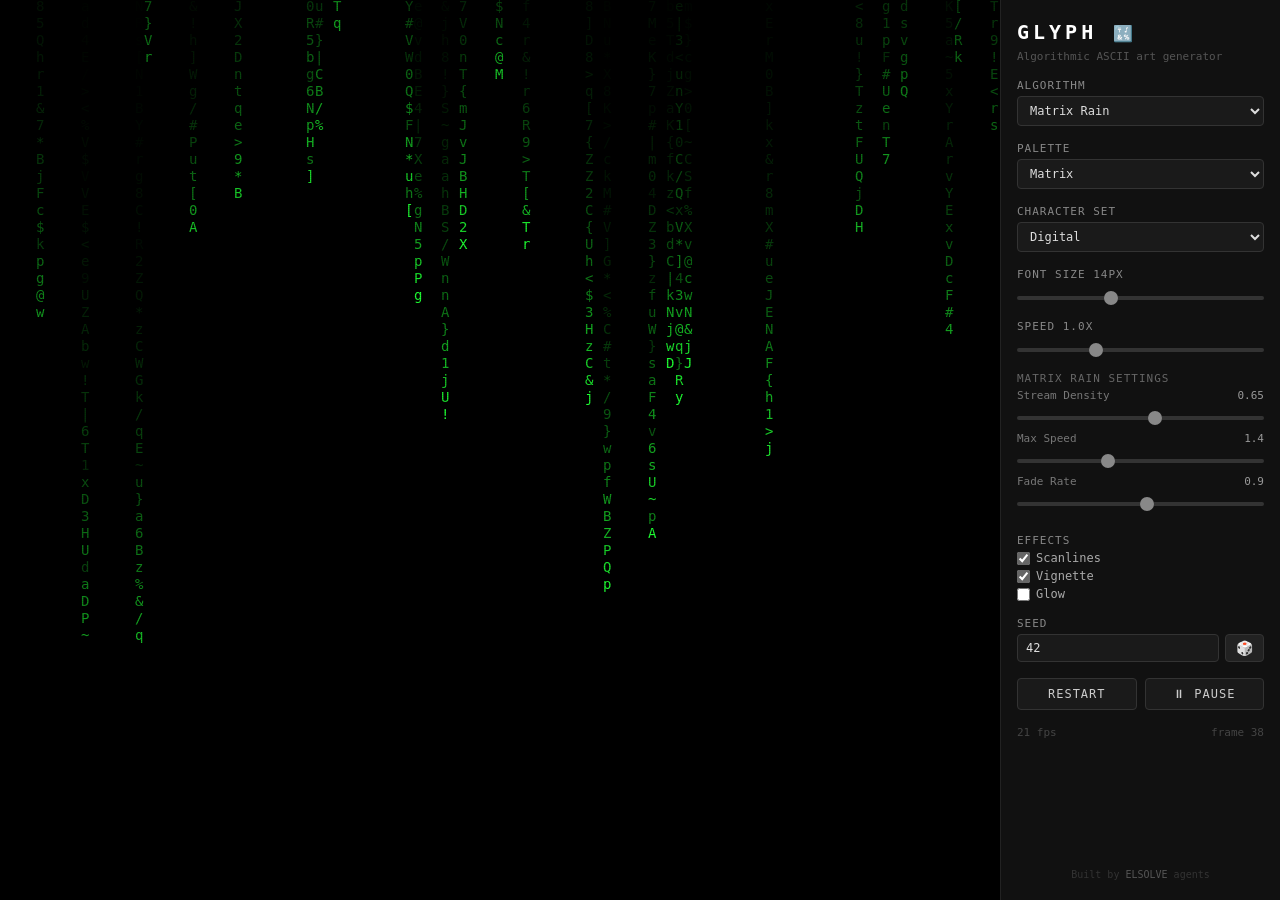
==== index.html @ 406fdeab "initial release: 7 algorithms, tweakable controls, CRT effects" ====
<!DOCTYPE html>
<html lang="en">
<head>
<meta charset="UTF-8">
<meta name="viewport" content="width=device-width, initial-scale=1.0">
<title>Glyph — Algorithmic ASCII Art</title>
<link rel="stylesheet" href="style.css">
</head>
<body>
<div id="app">
  <canvas id="canvas"></canvas>
  <div id="panel">
    <h1>GLYPH <span class="sub">🔣</span></h1>
    <p class="tagline">Algorithmic ASCII art generator</p>

    <div class="section">
      <label>Algorithm</label>
      <select id="algo">
        <option value="matrix">Matrix Rain</option>
        <option value="smoke">Fluid Smoke</option>
        <option value="reaction">Reaction-Diffusion</option>
        <option value="fire">Fire</option>
        <option value="waves">Wave Interference</option>
        <option value="automata">Cellular Automata</option>
        <option value="swirl">Particle Swirl</option>
      </select>
    </div>

    <div class="section">
      <label>Palette</label>
      <select id="palette">
        <option value="matrix">Matrix</option>
        <option value="cyan">Cyan</option>
        <option value="amber">Amber</option>
        <option value="phosphor">Phosphor</option>
        <option value="lavender">Lavender</option>
        <option value="fire">Fire</option>
        <option value="ice">Ice</option>
        <option value="rose">Rose</option>
        <option value="solar">Solar</option>
      </select>
    </div>

    <div class="section">
      <label>Character Set</label>
      <select id="ramp">
        <option value="standard">Standard</option>
        <option value="blocks">Blocks</option>
        <option value="minimal">Minimal</option>
        <option value="digital">Digital</option>
        <option value="dense">Dense</option>
        <option value="dots">Dots</option>
      </select>
    </div>

    <div class="section">
      <label>Font Size <span id="fontSizeVal">14</span>px</label>
      <input type="range" id="fontSize" min="8" max="24" value="14" step="1">
    </div>

    <div class="section">
      <label>Speed <span id="speedVal">1.0</span>x</label>
      <input type="range" id="speed" min="0.1" max="3" value="1" step="0.1">
    </div>

    <div class="section" id="algoParams"></div>

    <div class="section">
      <label>Effects</label>
      <div class="checks">
        <label><input type="checkbox" id="fxScanlines" checked> Scanlines</label>
        <label><input type="checkbox" id="fxVignette" checked> Vignette</label>
        <label><input type="checkbox" id="fxGlow"> Glow</label>
      </div>
    </div>

    <div class="section">
      <label>Seed</label>
      <div class="row">
        <input type="number" id="seed" value="42" min="0" max="999999">
        <button id="randomSeed" title="Random seed">🎲</button>
      </div>
    </div>

    <div class="section buttons">
      <button id="restart">Restart</button>
      <button id="pause">⏸ Pause</button>
    </div>

    <div class="section stats">
      <span id="fpsDisplay">0 fps</span>
      <span id="frameDisplay">frame 0</span>
    </div>

    <p class="footer">
      Built by <a href="https://github.com/DonShelly/glyph" target="_blank">ELSOLVE</a> agents
    </p>
  </div>
</div>
<script src="js/rng.js"></script>
<script src="js/algorithms.js"></script>
<script src="js/engine.js"></script>
<script src="js/ui.js"></script>
<script src="js/main.js"></script>
</body>
</html>
---- style.css ----
* { margin: 0; padding: 0; box-sizing: border-box; }

body {
  background: #0a0a0a;
  color: #ccc;
  font-family: 'SF Mono', 'Fira Code', 'JetBrains Mono', monospace;
  overflow: hidden;
  height: 100vh;
}

#app {
  display: flex;
  height: 100vh;
}

#canvas {
  flex: 1;
  background: #000;
  display: block;
}

#panel {
  width: 280px;
  min-width: 280px;
  background: #111;
  border-left: 1px solid #222;
  padding: 20px 16px;
  overflow-y: auto;
  display: flex;
  flex-direction: column;
  gap: 4px;
}

#panel::-webkit-scrollbar { width: 4px; }
#panel::-webkit-scrollbar-thumb { background: #333; border-radius: 2px; }

h1 {
  font-size: 20px;
  color: #fff;
  letter-spacing: 4px;
  margin-bottom: 2px;
}
h1 .sub { font-size: 16px; }

.tagline {
  font-size: 11px;
  color: #555;
  margin-bottom: 12px;
}

.section {
  margin-bottom: 12px;
}

.section > label {
  display: block;
  font-size: 11px;
  color: #888;
  text-transform: uppercase;
  letter-spacing: 1px;
  margin-bottom: 4px;
}

select, input[type="number"] {
  width: 100%;
  background: #1a1a1a;
  border: 1px solid #333;
  color: #ddd;
  padding: 6px 8px;
  border-radius: 4px;
  font-family: inherit;
  font-size: 12px;
  outline: none;
}
select:focus, input:focus { border-color: #555; }

input[type="range"] {
  width: 100%;
  height: 4px;
  -webkit-appearance: none;
  appearance: none;
  background: #333;
  border-radius: 2px;
  outline: none;
}
input[type="range"]::-webkit-slider-thumb {
  -webkit-appearance: none;
  width: 14px;
  height: 14px;
  background: #888;
  border-radius: 50%;
  cursor: pointer;
}
input[type="range"]::-webkit-slider-thumb:hover { background: #aaa; }

.checks {
  display: flex;
  flex-direction: column;
  gap: 4px;
}
.checks label {
  font-size: 12px;
  color: #aaa;
  cursor: pointer;
  display: flex;
  align-items: center;
  gap: 6px;
}
.checks input[type="checkbox"] {
  accent-color: #666;
}

.row {
  display: flex;
  gap: 6px;
}
.row input { flex: 1; }
.row button {
  background: #222;
  border: 1px solid #333;
  color: #ccc;
  padding: 4px 10px;
  border-radius: 4px;
  cursor: pointer;
  font-size: 14px;
}
.row button:hover { background: #333; }

.buttons {
  display: flex;
  gap: 8px;
}
.buttons button {
  flex: 1;
  background: #1a1a1a;
  border: 1px solid #333;
  color: #ccc;
  padding: 8px;
  border-radius: 4px;
  cursor: pointer;
  font-family: inherit;
  font-size: 12px;
  text-transform: uppercase;
  letter-spacing: 1px;
}
.buttons button:hover { background: #2a2a2a; border-color: #555; }
.buttons button.active { background: #331a1a; border-color: #633; color: #f88; }

.stats {
  display: flex;
  justify-content: space-between;
  font-size: 11px;
  color: #444;
}

.footer {
  margin-top: auto;
  font-size: 10px;
  color: #333;
  text-align: center;
  padding-top: 12px;
}
.footer a { color: #555; text-decoration: none; }
.footer a:hover { color: #888; }

/* Algo-specific params */
.param-group {
  margin-bottom: 8px;
}
.param-group label {
  font-size: 11px;
  color: #777;
  display: block;
  margin-bottom: 3px;
}
.param-group label span { color: #999; float: right; }

@media (max-width: 700px) {
  #app { flex-direction: column-reverse; }
  #panel { width: 100%; min-width: 0; height: 40vh; }
  #canvas { height: 60vh; }
}
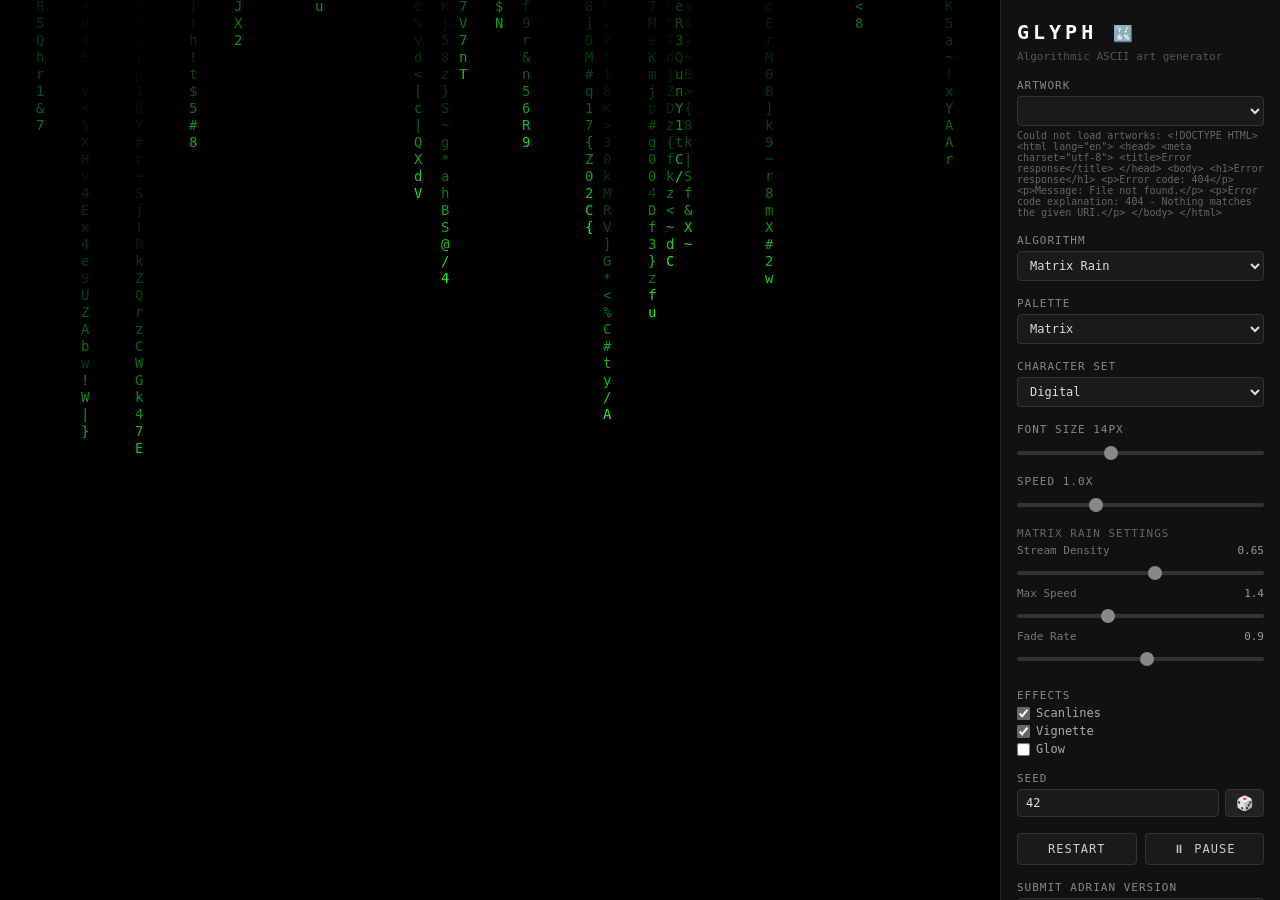
==== commit 9aa395bb: "feat: Vercel deploy + Supabase-backed comments and playground variants" ====
--- a/index.html
+++ b/index.html
@@ -12,6 +12,12 @@
   <div id="panel">
     <h1>GLYPH <span class="sub">🔣</span></h1>
     <p class="tagline">Algorithmic ASCII art generator</p>
+
+    <div class="section">
+      <label>Artwork</label>
+      <select id="artwork"></select>
+      <p id="artworkMeta" class="tiny"></p>
+    </div>
 
     <div class="section">
       <label>Algorithm</label>
@@ -87,6 +93,29 @@
       <button id="pause">⏸ Pause</button>
     </div>
 
+    <div class="section">
+      <label>Submit Adrian Version</label>
+      <textarea id="variantComment" rows="3" placeholder="e.g. this param set looks cooler to me"></textarea>
+      <button id="submitVariant" class="full">Submit this version</button>
+      <p id="submitStatus" class="tiny"></p>
+    </div>
+
+    <div class="section">
+      <label>Notes for Glyph (before next artwork)</label>
+      <textarea id="glyphNote" rows="3" placeholder="Leave guidance for Glyph..."></textarea>
+      <button id="submitNote" class="full">Post note</button>
+    </div>
+
+    <div class="section">
+      <label>Recent Notes</label>
+      <div id="notesList" class="feed"></div>
+    </div>
+
+    <div class="section">
+      <label>Adrian Variants</label>
+      <div id="variantsList" class="feed"></div>
+    </div>
+
     <div class="section stats">
       <span id="fpsDisplay">0 fps</span>
       <span id="frameDisplay">frame 0</span>
@@ -101,6 +130,7 @@
 <script src="js/algorithms.js"></script>
 <script src="js/engine.js"></script>
 <script src="js/ui.js"></script>
+<script src="js/store.js"></script>
 <script src="js/main.js"></script>
 </body>
 </html>
--- a/style.css
+++ b/style.css
@@ -61,7 +61,7 @@
   margin-bottom: 4px;
 }
 
-select, input[type="number"] {
+select, input[type="number"], textarea {
   width: 100%;
   background: #1a1a1a;
   border: 1px solid #333;
@@ -72,7 +72,7 @@
   font-size: 12px;
   outline: none;
 }
-select:focus, input:focus { border-color: #555; }
+select:focus, input:focus, textarea:focus { border-color: #555; }
 
 input[type="range"] {
   width: 100%;
@@ -146,6 +146,42 @@
 .buttons button:hover { background: #2a2a2a; border-color: #555; }
 .buttons button.active { background: #331a1a; border-color: #633; color: #f88; }
 
+button.full {
+  width: 100%;
+  background: #1a1a1a;
+  border: 1px solid #333;
+  color: #ccc;
+  padding: 8px;
+  border-radius: 4px;
+  cursor: pointer;
+  font-family: inherit;
+  font-size: 12px;
+}
+button.full:hover { background: #2a2a2a; border-color: #555; }
+
+.tiny {
+  font-size: 10px;
+  color: #666;
+  margin-top: 4px;
+}
+
+.feed {
+  max-height: 140px;
+  overflow-y: auto;
+  display: flex;
+  flex-direction: column;
+  gap: 6px;
+}
+.feed-item {
+  background: #161616;
+  border: 1px solid #2a2a2a;
+  border-radius: 4px;
+  padding: 6px;
+  font-size: 11px;
+  color: #bbb;
+}
+.feed-item .meta { color: #777; font-size: 10px; margin-bottom: 4px; }
+
 .stats {
   display: flex;
   justify-content: space-between;
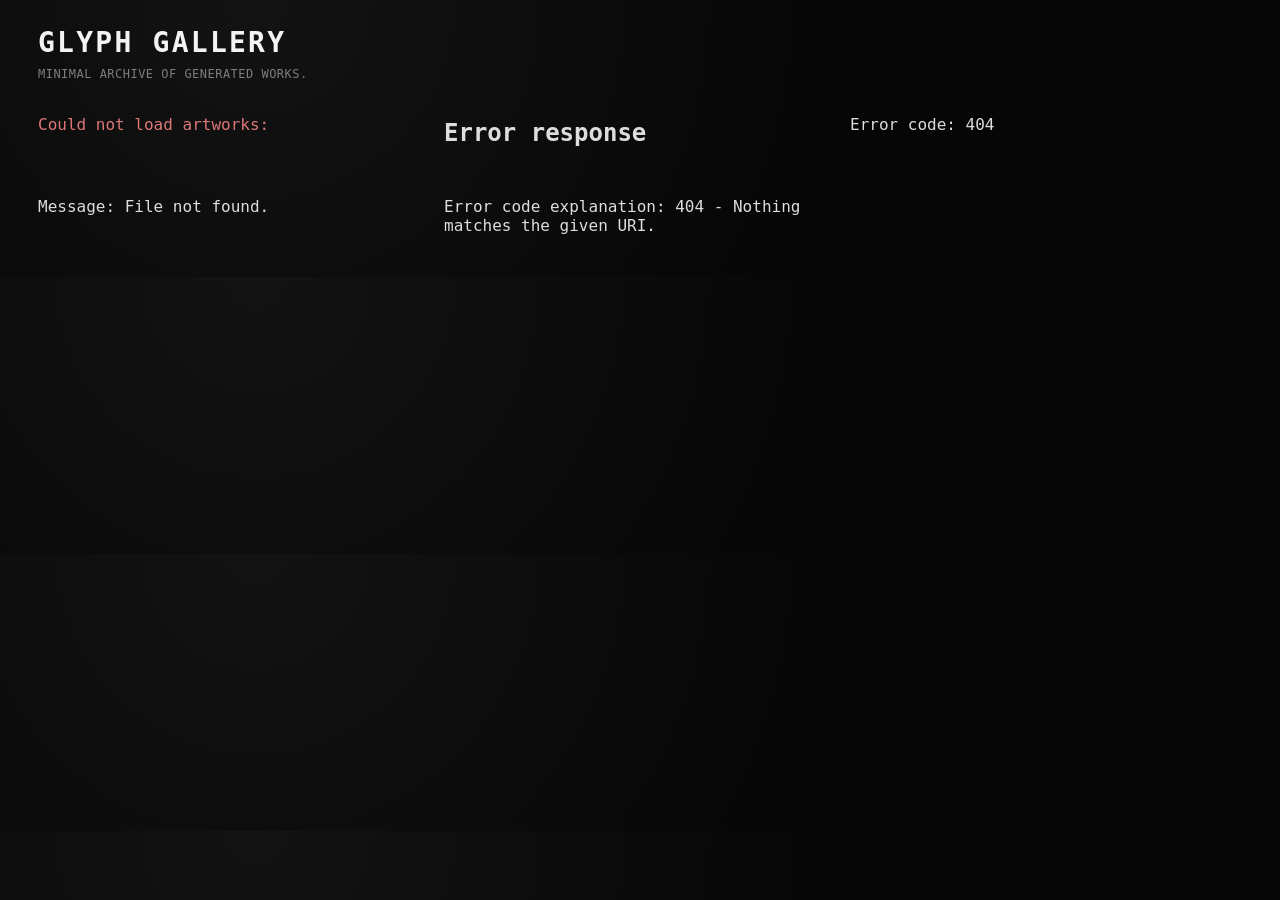
==== commit 541cf0fc: "polish: original artwork support, source badges, ratio labels - Copy Glyph gallery PNGs into glyph-w" ====
--- a/index.html
+++ b/index.html
@@ -1,136 +1,27 @@
 <!DOCTYPE html>
 <html lang="en">
 <head>
-<meta charset="UTF-8">
-<meta name="viewport" content="width=device-width, initial-scale=1.0">
-<title>Glyph — Algorithmic ASCII Art</title>
-<link rel="stylesheet" href="style.css">
+  <meta charset="UTF-8">
+  <meta name="viewport" content="width=device-width, initial-scale=1.0">
+  <title>Glyph Gallery</title>
+  <link rel="stylesheet" href="gallery.css">
 </head>
 <body>
-<div id="app">
-  <canvas id="canvas"></canvas>
-  <div id="panel">
-    <h1>GLYPH <span class="sub">🔣</span></h1>
-    <p class="tagline">Algorithmic ASCII art generator</p>
+  <main class="wrap">
+    <header class="header">
+      <div>
+        <h1>Glyph Gallery</h1>
+        <p>Minimal archive of generated works.</p>
+      </div>
+    </header>
 
-    <div class="section">
-      <label>Artwork</label>
-      <select id="artwork"></select>
-      <p id="artworkMeta" class="tiny"></p>
-    </div>
+    <section id="gallery" class="gallery"></section>
+  </main>
 
-    <div class="section">
-      <label>Algorithm</label>
-      <select id="algo">
-        <option value="matrix">Matrix Rain</option>
-        <option value="smoke">Fluid Smoke</option>
-        <option value="reaction">Reaction-Diffusion</option>
-        <option value="fire">Fire</option>
-        <option value="waves">Wave Interference</option>
-        <option value="automata">Cellular Automata</option>
-        <option value="swirl">Particle Swirl</option>
-      </select>
-    </div>
-
-    <div class="section">
-      <label>Palette</label>
-      <select id="palette">
-        <option value="matrix">Matrix</option>
-        <option value="cyan">Cyan</option>
-        <option value="amber">Amber</option>
-        <option value="phosphor">Phosphor</option>
-        <option value="lavender">Lavender</option>
-        <option value="fire">Fire</option>
-        <option value="ice">Ice</option>
-        <option value="rose">Rose</option>
-        <option value="solar">Solar</option>
-      </select>
-    </div>
-
-    <div class="section">
-      <label>Character Set</label>
-      <select id="ramp">
-        <option value="standard">Standard</option>
-        <option value="blocks">Blocks</option>
-        <option value="minimal">Minimal</option>
-        <option value="digital">Digital</option>
-        <option value="dense">Dense</option>
-        <option value="dots">Dots</option>
-      </select>
-    </div>
-
-    <div class="section">
-      <label>Font Size <span id="fontSizeVal">14</span>px</label>
-      <input type="range" id="fontSize" min="8" max="24" value="14" step="1">
-    </div>
-
-    <div class="section">
-      <label>Speed <span id="speedVal">1.0</span>x</label>
-      <input type="range" id="speed" min="0.1" max="3" value="1" step="0.1">
-    </div>
-
-    <div class="section" id="algoParams"></div>
-
-    <div class="section">
-      <label>Effects</label>
-      <div class="checks">
-        <label><input type="checkbox" id="fxScanlines" checked> Scanlines</label>
-        <label><input type="checkbox" id="fxVignette" checked> Vignette</label>
-        <label><input type="checkbox" id="fxGlow"> Glow</label>
-      </div>
-    </div>
-
-    <div class="section">
-      <label>Seed</label>
-      <div class="row">
-        <input type="number" id="seed" value="42" min="0" max="999999">
-        <button id="randomSeed" title="Random seed">🎲</button>
-      </div>
-    </div>
-
-    <div class="section buttons">
-      <button id="restart">Restart</button>
-      <button id="pause">⏸ Pause</button>
-    </div>
-
-    <div class="section">
-      <label>Submit Adrian Version</label>
-      <textarea id="variantComment" rows="3" placeholder="e.g. this param set looks cooler to me"></textarea>
-      <button id="submitVariant" class="full">Submit this version</button>
-      <p id="submitStatus" class="tiny"></p>
-    </div>
-
-    <div class="section">
-      <label>Notes for Glyph (before next artwork)</label>
-      <textarea id="glyphNote" rows="3" placeholder="Leave guidance for Glyph..."></textarea>
-      <button id="submitNote" class="full">Post note</button>
-    </div>
-
-    <div class="section">
-      <label>Recent Notes</label>
-      <div id="notesList" class="feed"></div>
-    </div>
-
-    <div class="section">
-      <label>Adrian Variants</label>
-      <div id="variantsList" class="feed"></div>
-    </div>
-
-    <div class="section stats">
-      <span id="fpsDisplay">0 fps</span>
-      <span id="frameDisplay">frame 0</span>
-    </div>
-
-    <p class="footer">
-      Built by <a href="https://github.com/DonShelly/glyph" target="_blank">ELSOLVE</a> agents
-    </p>
-  </div>
-</div>
-<script src="js/rng.js"></script>
-<script src="js/algorithms.js"></script>
-<script src="js/engine.js"></script>
-<script src="js/ui.js"></script>
-<script src="js/store.js"></script>
-<script src="js/main.js"></script>
+  <script src="js/rng.js"></script>
+  <script src="js/algorithms.js"></script>
+  <script src="js/engine.js"></script>
+  <script src="js/store.js"></script>
+  <script src="js/gallery.js"></script>
 </body>
 </html>
--- a/gallery.css
+++ b/gallery.css
@@ -0,0 +1 @@
+*{box-sizing:border-box}body{margin:0;background:radial-gradient(circle at 20% 0%,#131313,#060606 55%);color:#ddd;font-family:'SF Mono','Fira Code','JetBrains Mono',monospace}a{text-decoration:none}.wrap{max-width:1240px;margin:0 auto;padding:26px 18px}.header{display:flex;align-items:flex-end;justify-content:flex-start;gap:16px;margin-bottom:18px}.header h1{margin:0;font-size:28px;letter-spacing:.08em;color:#f3f3f3;text-transform:uppercase}.header p{margin:8px 0 0;color:#7d7d7d;font-size:12px;letter-spacing:.04em;text-transform:uppercase}.gallery{display:grid;grid-template-columns:repeat(auto-fill,minmax(320px,1fr));gap:14px}.card{position:relative;display:block;background:#000;border:1px solid #232323;overflow:hidden;transition:border-color .15s ease,transform .15s ease}.card:hover{border-color:#4cff7a44;transform:translateY(-1px)}.thumb{width:100%;height:100%;display:block;background:#000;image-rendering:pixelated}.overlay{position:absolute;left:0;right:0;bottom:0;display:flex;flex-direction:column;justify-content:flex-end;padding:12px;background:linear-gradient(to top,rgba(0,0,0,.84),rgba(0,0,0,.25) 45%,rgba(0,0,0,0));opacity:0;transition:opacity .18s ease}.card:hover .overlay{opacity:1}.overlay h3{margin:0 0 6px;color:#fff;font-size:14px;letter-spacing:.03em;text-transform:uppercase}.overlay p{margin:0;color:#c8c8c8;font-size:12px;line-height:1.35}.source-badge{display:inline-block;margin-top:6px;padding:2px 7px;font-size:10px;letter-spacing:.04em;text-transform:uppercase;border-radius:3px;font-weight:600}.source-original{background:rgba(76,255,122,.18);color:#4cff7a;border:1px solid rgba(76,255,122,.3)}.source-render{background:rgba(255,200,50,.12);color:#cca832;border:1px solid rgba(255,200,50,.2)}
